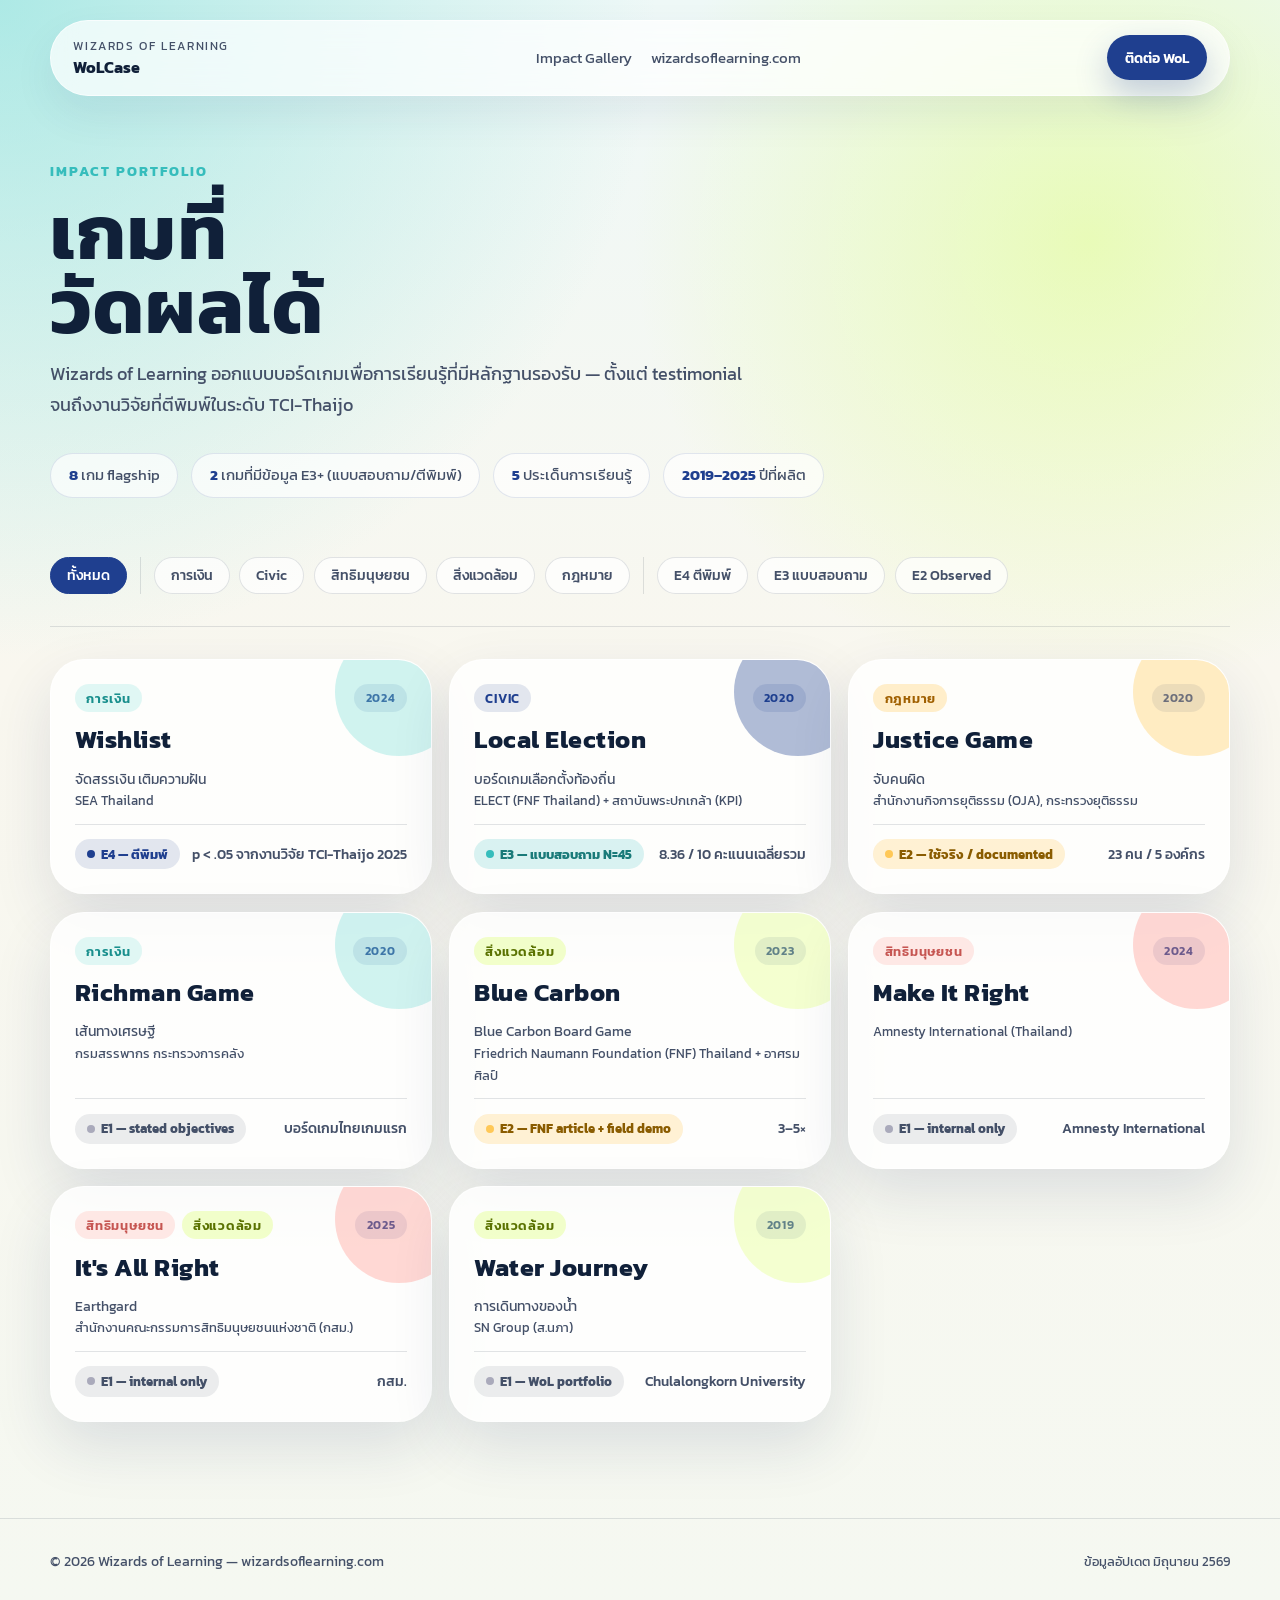
==== index.html @ ea37ae2d "feat: launch WoLCase Phase 1 — Impact Gallery + per-game detail pages - index.html: Impact Gallery w" ====
<!DOCTYPE html>
<html lang="th">
<head>
  <meta charset="UTF-8">
  <meta name="viewport" content="width=device-width, initial-scale=1.0">
  <title>WoLCase — Impact Portfolio</title>
  <meta name="description" content="หลักฐานผลลัพธ์จาก game-based learning ของ Wizards of Learning — ข้อมูลจริง วัดผลได้ ใช้ได้ใน proposal">
  <link rel="stylesheet" href="styles.css">
</head>
<body>

<header class="site-header">
  <div class="brand">
    <div>
      <span class="brand-kicker">Wizards of Learning</span>
      <strong>WoLCase</strong>
    </div>
  </div>
  <nav class="site-nav">
    <a href="#gallery">Impact Gallery</a>
    <a href="https://wizardsoflearning.com" target="_blank" rel="noopener">wizardsoflearning.com</a>
  </nav>
  <a href="mailto:contact@wizardsoflearning.com" class="btn btn-primary" style="font-size:0.9rem;padding:0.55rem 1.1rem">ติดต่อ WoL</a>
</header>

<main>
  <section class="section hero">
    <div class="hero-eyebrow">Impact Portfolio</div>
    <h1>เกมที่<br>วัดผลได้</h1>
    <p class="hero-lead">
      Wizards of Learning ออกแบบบอร์ดเกมเพื่อการเรียนรู้ที่มีหลักฐานรองรับ —
      ตั้งแต่ testimonial จนถึงงานวิจัยที่ตีพิมพ์ในระดับ TCI-Thaijo
    </p>
    <div class="hero-stats" id="hero-stats">
      <!-- filled by JS -->
    </div>
  </section>

  <section class="section" id="gallery">
    <div class="filter-bar" id="filter-bar">
      <button class="filter-chip active" data-filter="all">ทั้งหมด</button>
      <div class="filter-sep"></div>
      <button class="filter-chip" data-filter="domain:finance">การเงิน</button>
      <button class="filter-chip" data-filter="domain:civic">Civic</button>
      <button class="filter-chip" data-filter="domain:human-rights">สิทธิมนุษยชน</button>
      <button class="filter-chip" data-filter="domain:environment">สิ่งแวดล้อม</button>
      <button class="filter-chip" data-filter="domain:law">กฎหมาย</button>
      <div class="filter-sep"></div>
      <button class="filter-chip" data-filter="e:4">E4 ตีพิมพ์</button>
      <button class="filter-chip" data-filter="e:3">E3 แบบสอบถาม</button>
      <button class="filter-chip" data-filter="e:2">E2 Observed</button>
    </div>

    <div class="game-grid" id="game-grid">
      <p style="color:var(--ink-soft);grid-column:1/-1;padding:2rem 0">กำลังโหลดข้อมูล…</p>
    </div>
  </section>
</main>

<footer>
  <div class="footer-inner">
    <span>© 2026 Wizards of Learning — <a href="https://wizardsoflearning.com" target="_blank">wizardsoflearning.com</a></span>
    <span style="font-size:0.82rem;color:var(--ink-soft)">ข้อมูลอัปเดต มิถุนายน 2569</span>
  </div>
</footer>

<script>
const GAMES = [
  'wishlist','local-election','justice-game','richman-game',
  'blue-carbon','make-it-right','its-all-right','water-journey'
];

const DOMAIN_COLORS = {
  finance:    { bg:'var(--mint)', label:'การเงิน', cls:'tag-mint' },
  civic:      { bg:'var(--navy)', label:'Civic', cls:'tag-navy' },
  'human-rights': { bg:'var(--coral)', label:'สิทธิมนุษยชน', cls:'tag-coral' },
  environment: { bg:'var(--lime)', label:'สิ่งแวดล้อม', cls:'tag-lime' },
  law:        { bg:'var(--sun)', label:'กฎหมาย', cls:'tag-sun' },
};

const E_CLASS = { 4:'e4', 3:'e3', 2:'e2', 1:'e1' };
const E_LABELS = { 4:'E4', 3:'E3', 2:'E2', 1:'E1' };

let allGames = [];

function eClass(s){ return E_CLASS[s] || 'e1'; }

function cardHTML(g){
  const domTags = (g.domain||[]).map(d=>{
    const dc = DOMAIN_COLORS[d] || {label:d, cls:'tag-navy'};
    return `<span class="tag ${dc.cls}">${dc.label}</span>`;
  }).join('');

  const accentColor = g.domain && DOMAIN_COLORS[g.domain[0]]
    ? (g.domain[0]==='finance'?'var(--mint)':g.domain[0]==='civic'?'var(--navy)':g.domain[0]==='human-rights'?'var(--coral)':g.domain[0]==='environment'?'var(--lime)':'var(--sun)')
    : 'var(--mint)';

  return `
  <a class="game-card" href="game.html?slug=${g.slug}"
     data-domains="${(g.domain||[]).join(',')}"
     data-escore="${g.e_score}">
    <div class="game-card-accent" style="background:${accentColor}"></div>
    <div class="game-card-tags">
      ${domTags}
      <span class="tag tag-navy" style="margin-left:auto;font-size:0.75rem">${g.year}</span>
    </div>
    <h3>${g.name}</h3>
    <p style="font-size:0.9rem;color:var(--ink-soft);line-height:1.5;margin-top:0.1rem">
      ${g.name_th !== g.name ? g.name_th+'<br>' : ''}
      <span style="font-size:0.84rem">${g.client}</span>
    </p>
    <div class="game-card-stat">
      <span class="e-badge ${eClass(g.e_score)}">
        <span class="e-dot"></span>
        ${g.e_label || E_LABELS[g.e_score]}
      </span>
      <span class="game-card-key">${g.key_stat ? g.key_stat : g.r_label}</span>
    </div>
  </a>`;
}

async function loadGames(){
  const results = await Promise.all(
    GAMES.map(slug =>
      fetch(`data/${slug}.json`)
        .then(r => r.json())
        .catch(() => null)
    )
  );
  allGames = results.filter(Boolean);

  // hero stats
  const total = allGames.length;
  const e3plus = allGames.filter(g=>g.e_score>=3).length;
  const domains = new Set(allGames.flatMap(g=>g.domain||[])).size;
  document.getElementById('hero-stats').innerHTML = `
    <span class="hero-stat"><strong>${total}</strong> เกม flagship</span>
    <span class="hero-stat"><strong>${e3plus}</strong> เกมที่มีข้อมูล E3+ (แบบสอบถาม/ตีพิมพ์)</span>
    <span class="hero-stat"><strong>${domains}</strong> ประเด็นการเรียนรู้</span>
    <span class="hero-stat"><strong>2019–2025</strong> ปีที่ผลิต</span>
  `;

  renderGrid(allGames);
}

function renderGrid(games){
  const grid = document.getElementById('game-grid');
  if(!games.length){
    grid.innerHTML = '<div class="empty-state"><p>ไม่พบเกมในหมวดนี้</p></div>';
    return;
  }
  grid.innerHTML = games.map(cardHTML).join('');
}

// Filter
document.getElementById('filter-bar').addEventListener('click', e=>{
  const chip = e.target.closest('.filter-chip');
  if(!chip) return;
  document.querySelectorAll('.filter-chip').forEach(c=>c.classList.remove('active'));
  chip.classList.add('active');
  const f = chip.dataset.filter;
  if(f==='all'){ renderGrid(allGames); return; }
  if(f.startsWith('domain:')){
    const d = f.slice(7);
    renderGrid(allGames.filter(g=>(g.domain||[]).includes(d)));
  } else if(f.startsWith('e:')){
    const score = parseInt(f.slice(2));
    renderGrid(allGames.filter(g=>g.e_score>=score));
  }
});

loadGames();
</script>
</body>
</html>
---- styles.css ----
@import url('https://fonts.googleapis.com/css2?family=Kanit:wght@400;500;600;700&display=swap');

:root {
  --bg: #f6f8f4;
  --surface: rgba(255,255,255,0.82);
  --surface-strong: #ffffff;
  --ink: #102039;
  --ink-soft: #445068;
  --mint: #78ddd7;
  --mint-deep: #36bdbc;
  --lime: #dfff7d;
  --coral: #ff8f88;
  --sun: #ffc857;
  --navy: #1f3f8f;
  --line: rgba(16,32,57,0.12);
  --shadow: 0 24px 60px rgba(21,45,98,0.12);
  --radius-xl: 34px;
  --radius-lg: 24px;
  --radius-md: 18px;
  --max-width: 1180px;
}

*{box-sizing:border-box;margin:0;padding:0}
html{scroll-behavior:smooth}

body {
  font-family: 'Kanit', 'Trebuchet MS', sans-serif;
  color: var(--ink);
  background:
    radial-gradient(circle at top left, rgba(120,221,215,0.55), transparent 32%),
    radial-gradient(circle at 85% 15%, rgba(223,255,125,0.5), transparent 26%),
    linear-gradient(180deg,#eef8f7 0%,#f9f7ef 42%,#f5f8f1 100%);
  min-height: 100vh;
}

a{color:inherit;text-decoration:none}
img{display:block;max-width:100%}
h1,h2,h3,h4{font-family:'Kanit','Trebuchet MS',sans-serif;letter-spacing:0.02em}
p{line-height:1.7}

/* NAV */
.site-header {
  width: min(calc(100% - 2rem), var(--max-width));
  margin: 1.25rem auto 0;
  display: flex;
  align-items: center;
  justify-content: space-between;
  gap: 1rem;
  padding: 0.9rem 1.4rem;
  border: 1px solid rgba(255,255,255,0.65);
  background: rgba(255,255,255,0.72);
  backdrop-filter: blur(16px);
  border-radius: 999px;
  box-shadow: 0 18px 40px rgba(34,61,117,0.08);
  position: sticky;
  top: 1rem;
  z-index: 30;
}
.brand{display:flex;align-items:center;gap:0.75rem}
.brand-kicker{display:block;font-size:0.72rem;color:var(--ink-soft);text-transform:uppercase;letter-spacing:0.14em}
.brand strong{display:block;font-size:1rem;font-weight:700}
.site-nav{display:flex;align-items:center;gap:1.2rem;color:var(--ink-soft);font-size:0.95rem}
.site-nav a:hover{color:var(--navy)}
.btn {
  display:inline-flex;align-items:center;justify-content:center;
  min-height:2.8rem;padding:0.7rem 1.2rem;
  border-radius:999px;font-family:inherit;font-size:0.95rem;font-weight:600;
  cursor:pointer;border:none;
  transition:transform 180ms ease,box-shadow 180ms ease;
}
.btn-primary{background:var(--navy);color:#fff;box-shadow:0 14px 32px rgba(31,63,143,0.26)}
.btn-primary:hover{transform:translateY(-2px);box-shadow:0 18px 40px rgba(31,63,143,0.32)}
.btn-secondary{background:rgba(255,255,255,0.7);color:var(--ink);border:1px solid var(--line)}
.btn-secondary:hover{transform:translateY(-2px);background:rgba(255,255,255,0.95)}

/* LAYOUT */
.section{width:min(calc(100% - 2rem),var(--max-width));margin:0 auto}

/* HERO */
.hero{padding:4rem 0 2.5rem}
.hero-eyebrow{color:var(--mint-deep);font-size:0.9rem;font-weight:700;text-transform:uppercase;letter-spacing:0.14em;margin-bottom:0.9rem}
.hero h1{font-size:clamp(2.8rem,6vw,5.5rem);line-height:0.96;margin-bottom:1rem;max-width:12ch}
.hero-lead{font-size:1.1rem;color:var(--ink-soft);max-width:44rem;margin-bottom:2rem;line-height:1.75}
.hero-stats{display:flex;flex-wrap:wrap;gap:0.8rem;margin-top:1.8rem}
.hero-stat{padding:0.65rem 1.1rem;border-radius:999px;border:1px solid rgba(31,63,143,0.12);background:rgba(255,255,255,0.65);color:var(--ink-soft);font-size:0.92rem}
.hero-stat strong{color:var(--navy);font-weight:700}

/* FILTER BAR */
.filter-bar{
  display:flex;flex-wrap:wrap;gap:0.6rem;
  padding:1.2rem 0 2rem;
  border-bottom:1px solid var(--line);
  margin-bottom:2rem;
}
.filter-chip{
  padding:0.45rem 1rem;border-radius:999px;
  border:1px solid var(--line);background:rgba(255,255,255,0.7);
  color:var(--ink-soft);font-size:0.88rem;font-weight:500;
  cursor:pointer;transition:all 160ms ease;font-family:inherit;
}
.filter-chip:hover,.filter-chip.active{
  background:var(--navy);color:#fff;border-color:var(--navy);
}
.filter-chip.active-mint{background:var(--mint-deep);color:#fff;border-color:var(--mint-deep)}
.filter-sep{width:1px;background:var(--line);margin:0 0.2rem;align-self:stretch}

/* GAME GRID */
.game-grid{
  display:grid;
  grid-template-columns:repeat(auto-fill,minmax(300px,1fr));
  gap:1.1rem;
  padding-bottom:4rem;
}
.game-card{
  border-radius:var(--radius-xl);
  background:rgba(255,255,255,0.82);
  border:1px solid rgba(255,255,255,0.75);
  box-shadow:var(--shadow);
  padding:1.5rem;
  display:flex;flex-direction:column;gap:0.75rem;
  transition:transform 200ms ease,box-shadow 200ms ease;
  cursor:pointer;text-decoration:none;color:var(--ink);
  position:relative;overflow:hidden;
}
.game-card:hover{transform:translateY(-4px);box-shadow:0 32px 72px rgba(21,45,98,0.18)}
.game-card-accent{
  position:absolute;top:-2rem;right:-2rem;
  width:8rem;height:8rem;border-radius:50%;
  opacity:0.35;pointer-events:none;
}
.game-card-tags{display:flex;flex-wrap:wrap;gap:0.4rem;margin-bottom:0.2rem}
.tag{
  display:inline-flex;align-items:center;padding:0.28rem 0.7rem;
  border-radius:999px;font-size:0.8rem;font-weight:600;
  text-transform:uppercase;letter-spacing:0.06em;
}
.tag-mint{background:rgba(120,221,215,0.22);color:#198f8d}
.tag-coral{background:rgba(255,143,136,0.2);color:#c65652}
.tag-navy{background:rgba(31,63,143,0.12);color:var(--navy)}
.tag-lime{background:rgba(223,255,125,0.4);color:#5a7200}
.tag-sun{background:rgba(255,200,87,0.3);color:#a06000}
.game-card h3{font-size:1.55rem;line-height:1.05;font-weight:700;margin-bottom:0.1rem}
.game-card-year{font-size:0.85rem;color:var(--ink-soft)}
.game-card-stat{
  margin-top:auto;padding-top:0.9rem;
  border-top:1px solid var(--line);
  display:flex;align-items:center;justify-content:space-between;
  gap:0.5rem;
}
.e-badge{
  display:inline-flex;align-items:center;gap:0.35rem;
  padding:0.35rem 0.75rem;border-radius:999px;font-size:0.82rem;font-weight:700;
}
.e4{background:rgba(31,63,143,0.12);color:var(--navy)}
.e3{background:rgba(54,189,188,0.18);color:#197a79}
.e2{background:rgba(255,200,87,0.25);color:#8a5c00}
.e1{background:rgba(16,32,57,0.08);color:var(--ink-soft)}
.e-dot{width:0.5rem;height:0.5rem;border-radius:50%;flex:0 0 auto}
.e4 .e-dot{background:var(--navy)}
.e3 .e-dot{background:var(--mint-deep)}
.e2 .e-dot{background:var(--sun)}
.e1 .e-dot{background:#aab}
.game-card-key{font-size:0.88rem;color:var(--ink-soft);font-weight:500}

.hidden{display:none!important}

/* GAME DETAIL PAGE */
.game-hero{
  display:grid;grid-template-columns:1.1fr 0.9fr;gap:2.5rem;
  align-items:center;padding:4rem 0 2.5rem;
}
.game-hero-copy{}
.game-label{
  display:inline-flex;margin-bottom:1rem;padding:0.5rem 0.9rem;
  border-radius:999px;background:rgba(255,255,255,0.72);
  border:1px solid rgba(16,32,57,0.09);color:var(--mint-deep);
  font-size:0.88rem;font-weight:700;letter-spacing:0.08em;text-transform:uppercase;
}
.game-hero h1{font-size:clamp(2.4rem,5.5vw,4.6rem);line-height:1.02;margin-bottom:0.9rem}
.game-hero-lead{color:var(--ink-soft);font-size:1.08rem;line-height:1.8;margin-bottom:1.5rem;max-width:40rem}
.game-facts{
  display:grid;grid-template-columns:repeat(3,minmax(0,1fr));gap:0.8rem;max-width:30rem;
}
.game-facts div{
  padding:1rem;border-radius:var(--radius-md);
  background:rgba(255,255,255,0.72);border:1px solid rgba(255,255,255,0.85);
  box-shadow:0 14px 32px rgba(31,63,143,0.08);
}
.game-facts strong{display:block;font-size:1.65rem;line-height:1;color:var(--navy);margin-bottom:0.3rem}
.game-facts span{display:block;font-size:0.84rem;color:var(--ink-soft)}

.e-showcase{
  padding:2rem;border-radius:var(--radius-xl);
  background:linear-gradient(140deg,rgba(31,63,143,0.95),rgba(54,189,188,0.9));
  color:#fff;box-shadow:var(--shadow);
}
.e-showcase-label{font-size:0.82rem;font-weight:700;text-transform:uppercase;letter-spacing:0.12em;opacity:0.75;margin-bottom:0.5rem}
.e-score-big{font-size:5rem;font-weight:700;line-height:1;margin-bottom:0.2rem}
.e-score-name{font-size:1.3rem;font-weight:700;margin-bottom:1.2rem}
.e-desc{font-size:0.95rem;opacity:0.85;line-height:1.65}
.e-scale{display:grid;gap:0.45rem;margin-top:1.4rem}
.e-scale-row{
  display:flex;align-items:center;gap:0.6rem;
  padding:0.5rem 0.75rem;border-radius:0.9rem;
  background:rgba(255,255,255,0.1);font-size:0.85rem;
}
.e-scale-row.current{background:rgba(255,255,255,0.22);font-weight:700}
.e-scale-badge{
  min-width:2rem;height:1.6rem;border-radius:0.4rem;
  display:inline-flex;align-items:center;justify-content:center;
  font-size:0.78rem;font-weight:700;background:rgba(255,255,255,0.15);
}

/* KABIR */
.kabir-section{padding:2.5rem 0}
.kabir-section h2{font-size:clamp(1.8rem,3.5vw,2.8rem);margin-bottom:1.2rem}
.kabir-grid{display:grid;grid-template-columns:repeat(5,minmax(0,1fr));gap:0.8rem}
.kabir-card{
  padding:1.2rem;border-radius:var(--radius-lg);
  background:rgba(255,255,255,0.8);border:1px solid rgba(255,255,255,0.75);
  box-shadow:var(--shadow);
}
.kabir-letter{font-size:2.4rem;font-weight:700;color:var(--navy);line-height:1}
.kabir-name{font-size:0.78rem;color:var(--ink-soft);text-transform:uppercase;letter-spacing:0.1em;margin:0.2rem 0 0.75rem}
.kabir-score{
  display:flex;gap:0.3rem;margin-bottom:0.6rem;
}
.kabir-dot{width:1rem;height:1rem;border-radius:50%;background:var(--line)}
.kabir-dot.filled.e4{background:var(--navy)}
.kabir-dot.filled.e3{background:var(--mint-deep)}
.kabir-dot.filled.e2{background:var(--sun)}
.kabir-dot.filled.e1{background:#aab}
.kabir-note{font-size:0.83rem;color:var(--ink-soft);line-height:1.55}

/* STATS */
.stats-section{padding:2rem 0}
.stats-grid{display:grid;grid-template-columns:repeat(auto-fill,minmax(200px,1fr));gap:0.9rem}
.stat-card{
  padding:1.35rem;border-radius:var(--radius-lg);
  background:rgba(255,255,255,0.8);border:1px solid rgba(255,255,255,0.75);
  box-shadow:var(--shadow);
}
.stat-value{font-size:2.2rem;font-weight:700;color:var(--navy);line-height:1;margin-bottom:0.35rem}
.stat-label{font-size:0.85rem;color:var(--ink-soft);line-height:1.5}

/* PROPOSAL BOX */
.proposal-box{
  padding:1.8rem;border-radius:var(--radius-xl);
  background:linear-gradient(135deg,rgba(223,255,125,0.78),rgba(120,221,215,0.9) 48%,rgba(31,63,143,0.92));
  margin:2.5rem 0;
  display:grid;grid-template-columns:1fr auto;gap:1.5rem;align-items:center;
}
.proposal-box-copy{background:rgba(255,255,255,0.88);border-radius:calc(var(--radius-xl) - 4px);padding:1.4rem}
.proposal-box-copy p{margin:0;font-size:1.05rem;line-height:1.7;font-style:italic;color:var(--ink)}
.proposal-box-copy small{display:block;margin-top:0.6rem;font-size:0.82rem;color:var(--ink-soft);font-style:normal}
.proposal-box-actions{display:flex;flex-direction:column;gap:0.7rem;flex:0 0 auto}

/* SOURCES */
.sources-section{padding:2rem 0 4rem}
.sources-section h2{font-size:1.5rem;margin-bottom:1rem}
.source-item{
  padding:1.1rem 1.3rem;border-radius:var(--radius-md);
  background:rgba(255,255,255,0.72);border:1px solid var(--line);
  margin-bottom:0.65rem;display:flex;align-items:flex-start;gap:1rem;
}
.source-badge{
  flex:0 0 auto;padding:0.3rem 0.6rem;border-radius:0.5rem;
  font-size:0.78rem;font-weight:700;text-transform:uppercase;
}
.source-published{background:rgba(31,63,143,0.12);color:var(--navy)}
.source-observed{background:rgba(255,200,87,0.25);color:#8a5c00}
.source-anecdote{background:rgba(16,32,57,0.08);color:var(--ink-soft)}
.source-text{font-size:0.9rem;line-height:1.65;color:var(--ink-soft)}
.source-text a{color:var(--mint-deep);text-decoration:underline;font-weight:600}

/* BACK LINK */
.back-link{display:inline-flex;align-items:center;gap:0.5rem;color:var(--ink-soft);font-size:0.9rem;margin:1.5rem 0 0.5rem;padding:0.6rem 0}
.back-link:hover{color:var(--navy)}

/* FOOTER */
footer{
  border-top:1px solid var(--line);padding:2rem 0;margin-top:2rem;
  color:var(--ink-soft);font-size:0.88rem;
}
.footer-inner{
  width:min(calc(100% - 2rem),var(--max-width));margin:0 auto;
  display:flex;align-items:center;justify-content:space-between;gap:1rem;
}

/* EMPTY STATE */
.empty-state{
  grid-column:1/-1;padding:4rem;text-align:center;
  color:var(--ink-soft);
}
.empty-state p{font-size:1.1rem}

/* RESPONSIVE */
@media(max-width:900px){
  .game-hero{grid-template-columns:1fr}
  .kabir-grid{grid-template-columns:repeat(3,1fr)}
  .proposal-box{grid-template-columns:1fr}
}
@media(max-width:640px){
  .site-nav{display:none}
  .kabir-grid{grid-template-columns:repeat(2,1fr)}
  .game-facts{grid-template-columns:repeat(2,1fr)}
}
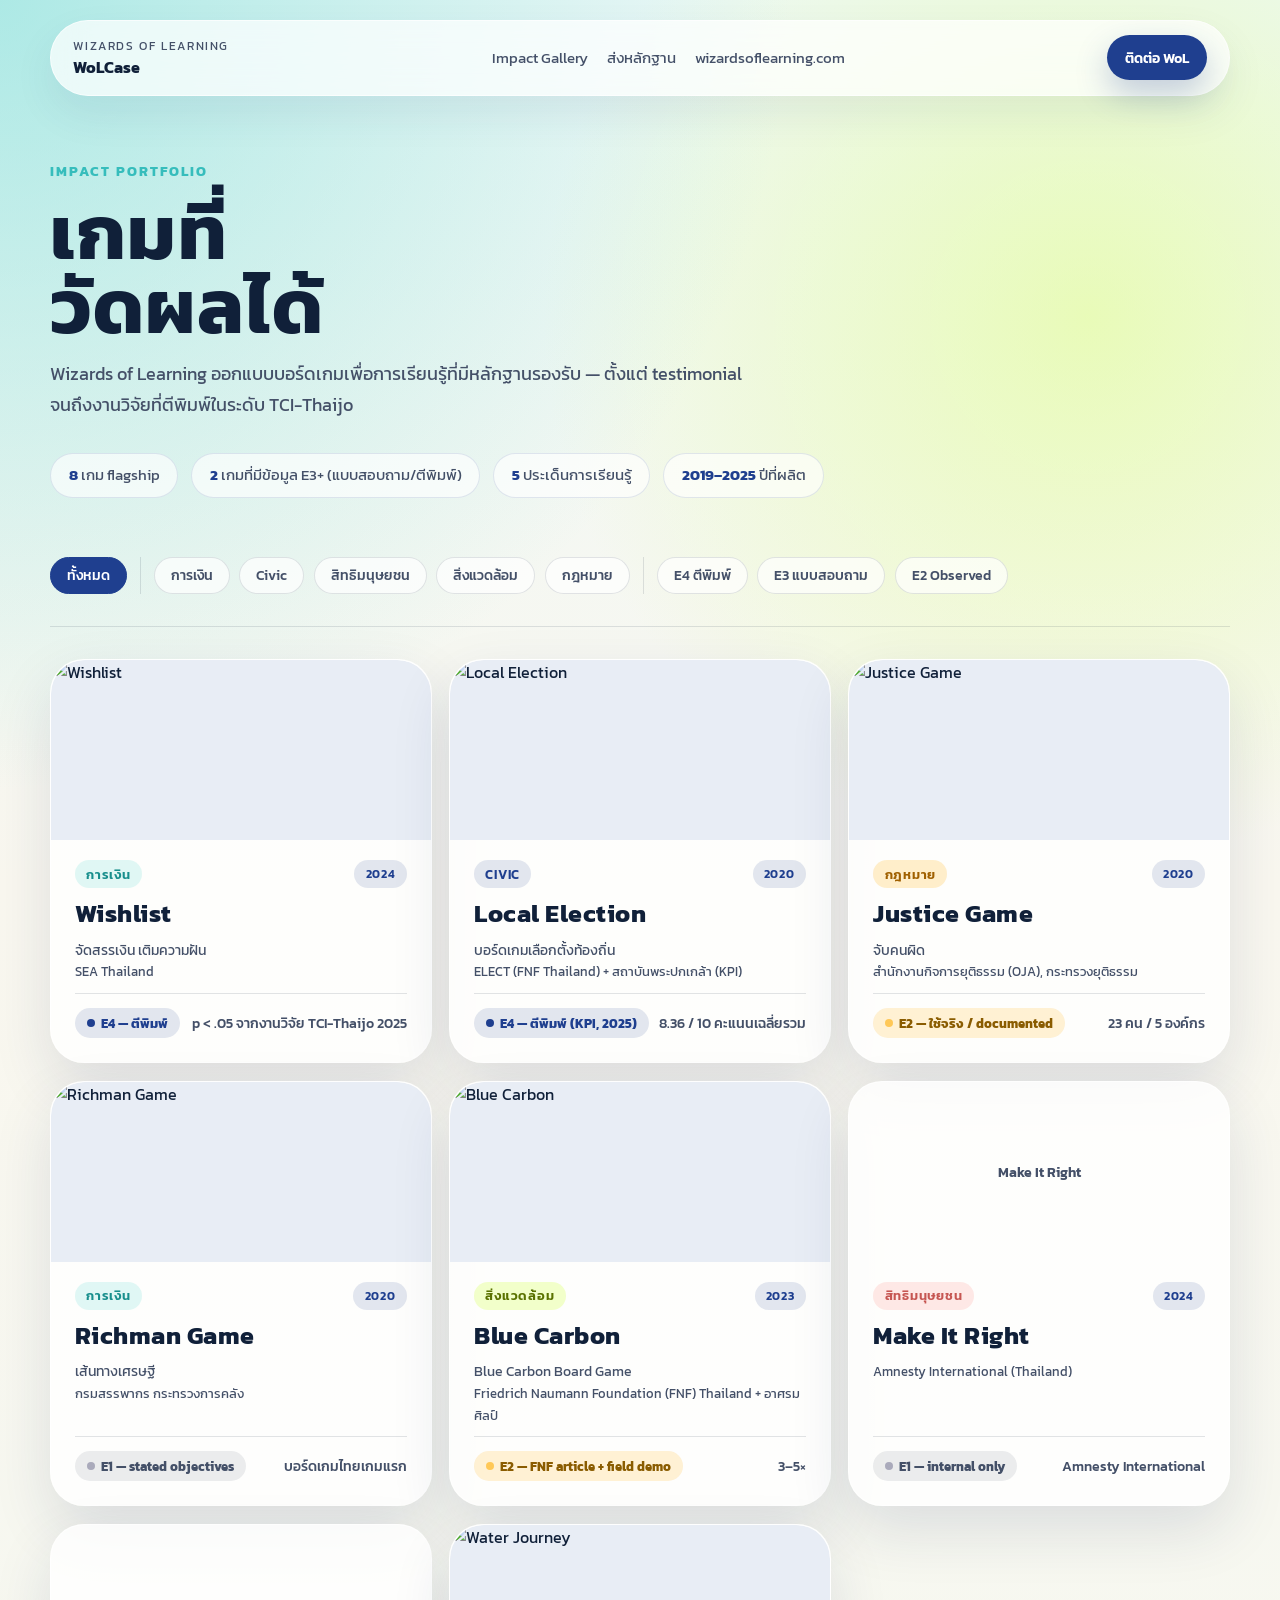
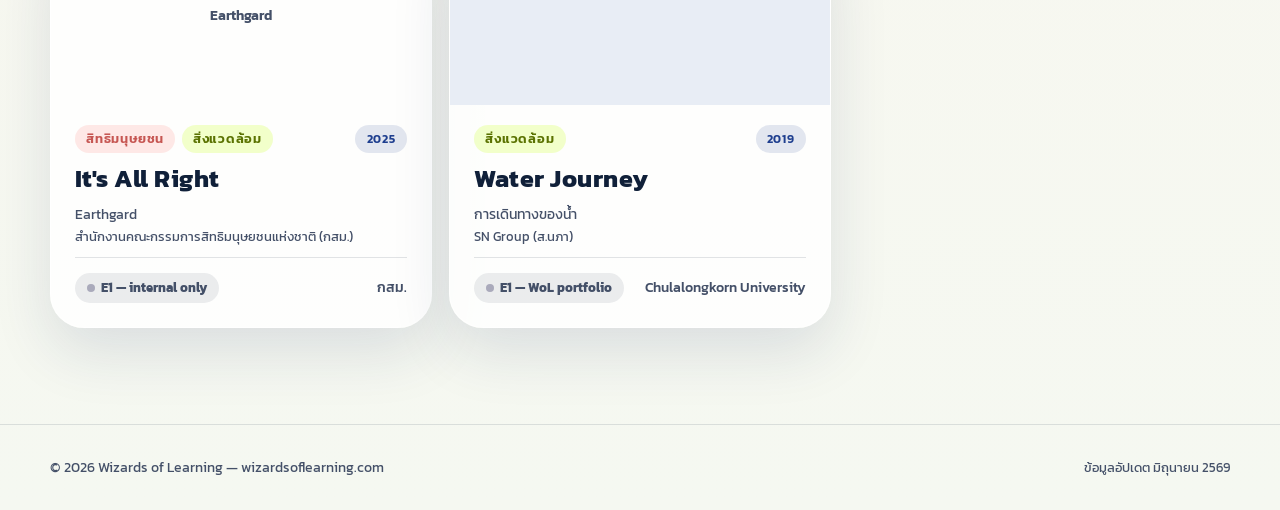
==== commit 35459036: "Add game box images, submit page, and nav link - Gallery cards and game detail pages show box images" ====
--- a/index.html
+++ b/index.html
@@ -18,6 +18,7 @@
   </div>
   <nav class="site-nav">
     <a href="#gallery">Impact Gallery</a>
+    <a href="submit.html">ส่งหลักฐาน</a>
     <a href="https://wizardsoflearning.com" target="_blank" rel="noopener">wizardsoflearning.com</a>
   </nav>
   <a href="mailto:contact@wizardsoflearning.com" class="btn btn-primary" style="font-size:0.9rem;padding:0.55rem 1.1rem">ติดต่อ WoL</a>
@@ -95,26 +96,32 @@
     ? (g.domain[0]==='finance'?'var(--mint)':g.domain[0]==='civic'?'var(--navy)':g.domain[0]==='human-rights'?'var(--coral)':g.domain[0]==='environment'?'var(--lime)':'var(--sun)')
     : 'var(--mint)';
 
+  const imgHTML = g.image_drive_id
+    ? `<div class="game-card-img"><img src="https://drive.google.com/thumbnail?id=${g.image_drive_id}&sz=w400" alt="${g.name}" loading="lazy"></div>`
+    : `<div class="game-card-img game-card-img-placeholder" style="background:${accentColor}20"><span>${g.name_th||g.name}</span></div>`;
+
   return `
   <a class="game-card" href="game.html?slug=${g.slug}"
      data-domains="${(g.domain||[]).join(',')}"
      data-escore="${g.e_score}">
-    <div class="game-card-accent" style="background:${accentColor}"></div>
-    <div class="game-card-tags">
-      ${domTags}
-      <span class="tag tag-navy" style="margin-left:auto;font-size:0.75rem">${g.year}</span>
-    </div>
-    <h3>${g.name}</h3>
-    <p style="font-size:0.9rem;color:var(--ink-soft);line-height:1.5;margin-top:0.1rem">
-      ${g.name_th !== g.name ? g.name_th+'<br>' : ''}
-      <span style="font-size:0.84rem">${g.client}</span>
-    </p>
-    <div class="game-card-stat">
-      <span class="e-badge ${eClass(g.e_score)}">
-        <span class="e-dot"></span>
-        ${g.e_label || E_LABELS[g.e_score]}
-      </span>
-      <span class="game-card-key">${g.key_stat ? g.key_stat : g.r_label}</span>
+    ${imgHTML}
+    <div class="game-card-body">
+      <div class="game-card-tags">
+        ${domTags}
+        <span class="tag tag-navy" style="margin-left:auto;font-size:0.75rem">${g.year}</span>
+      </div>
+      <h3>${g.name}</h3>
+      <p style="font-size:0.9rem;color:var(--ink-soft);line-height:1.5;margin-top:0.1rem">
+        ${g.name_th !== g.name ? g.name_th+'<br>' : ''}
+        <span style="font-size:0.84rem">${g.client}</span>
+      </p>
+      <div class="game-card-stat">
+        <span class="e-badge ${eClass(g.e_score)}">
+          <span class="e-dot"></span>
+          ${g.e_label || E_LABELS[g.e_score]}
+        </span>
+        <span class="game-card-key">${g.key_stat ? g.key_stat : g.r_label}</span>
+      </div>
     </div>
   </a>`;
 }
--- a/styles.css
+++ b/styles.css
@@ -116,11 +116,25 @@
   background:rgba(255,255,255,0.82);
   border:1px solid rgba(255,255,255,0.75);
   box-shadow:var(--shadow);
-  padding:1.5rem;
-  display:flex;flex-direction:column;gap:0.75rem;
+  display:flex;flex-direction:column;
   transition:transform 200ms ease,box-shadow 200ms ease;
   cursor:pointer;text-decoration:none;color:var(--ink);
   position:relative;overflow:hidden;
+}
+.game-card-img{
+  width:100%;height:180px;overflow:hidden;border-radius:var(--radius-xl) var(--radius-xl) 0 0;
+  background:#e8edf5;flex:0 0 180px;
+}
+.game-card-img img{width:100%;height:100%;object-fit:cover;display:block;transition:transform 300ms ease}
+.game-card:hover .game-card-img img{transform:scale(1.04)}
+.game-card-img-placeholder{
+  display:flex;align-items:center;justify-content:center;
+  font-size:0.85rem;font-weight:600;color:var(--ink-soft);
+  text-align:center;padding:1rem;
+}
+.game-card-body{
+  padding:1.25rem 1.5rem 1.5rem;
+  display:flex;flex-direction:column;gap:0.6rem;flex:1;
 }
 .game-card:hover{transform:translateY(-4px);box-shadow:0 32px 72px rgba(21,45,98,0.18)}
 .game-card-accent{
